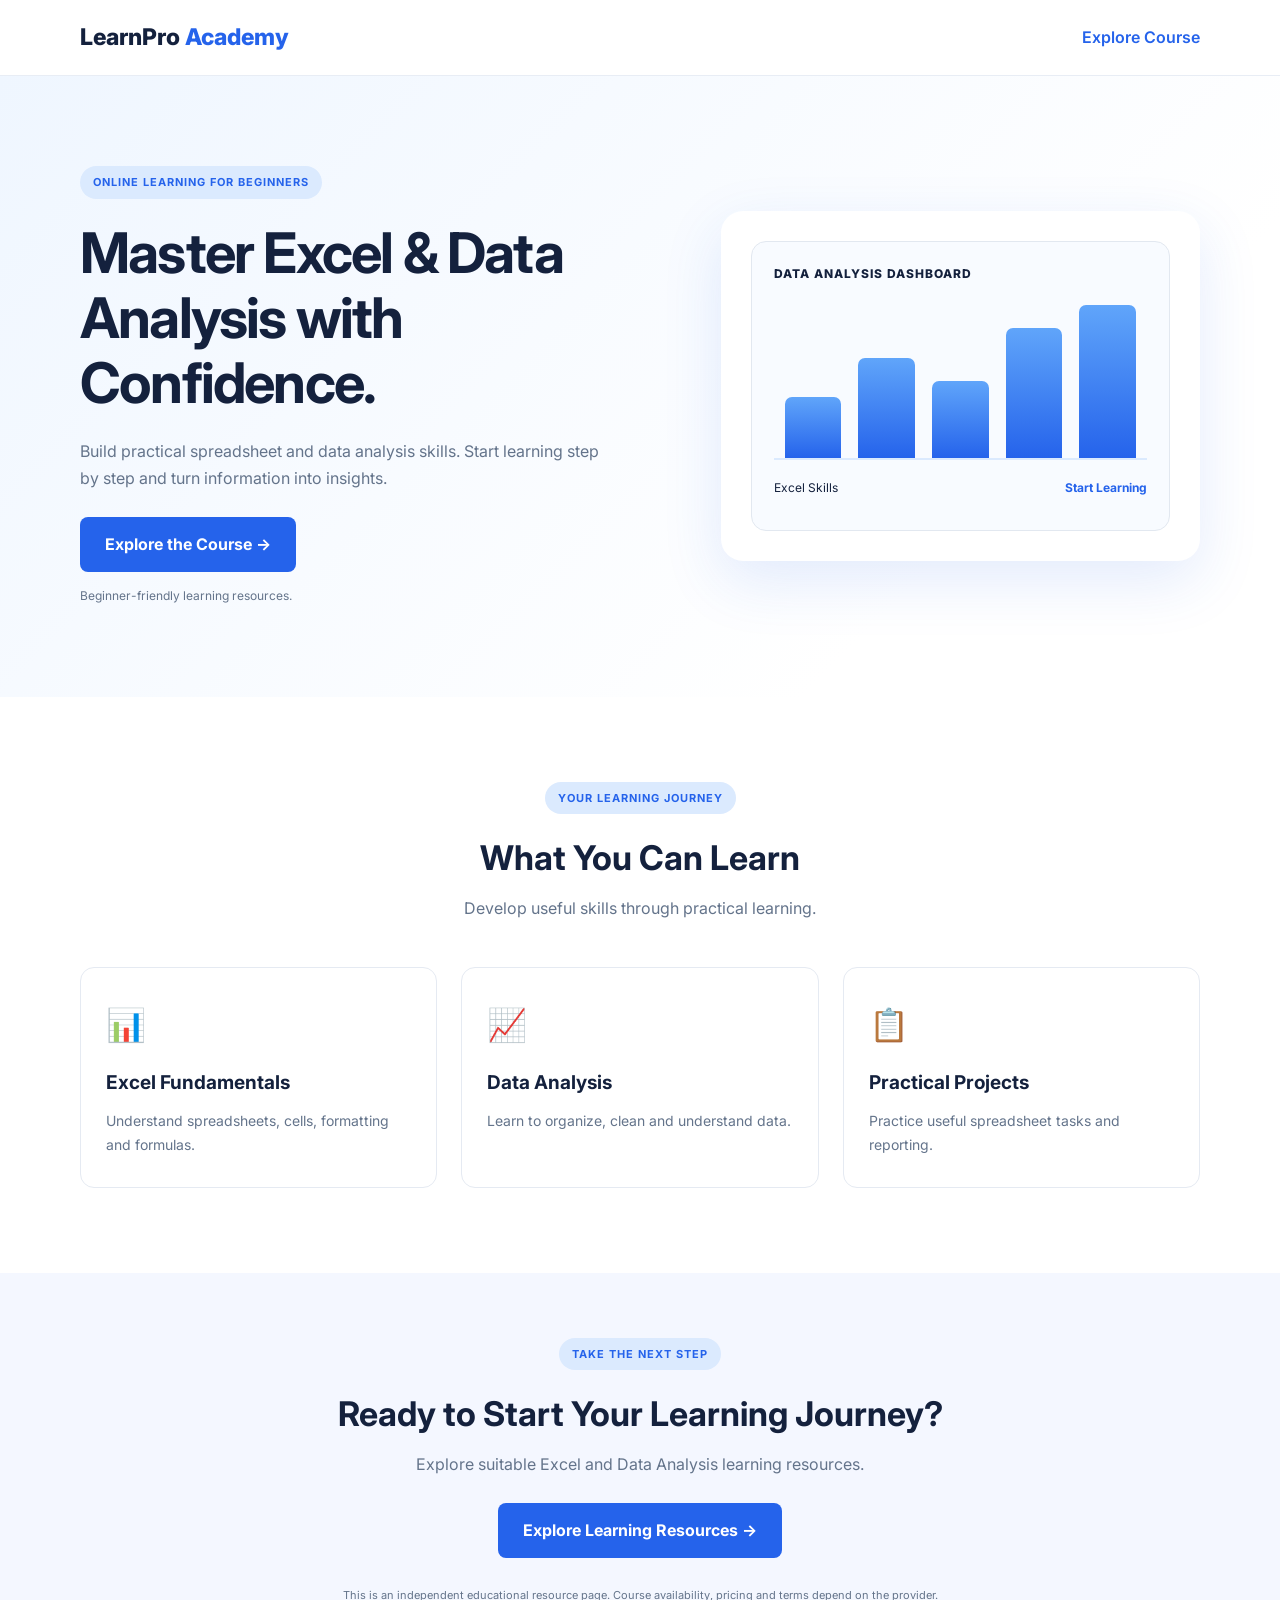
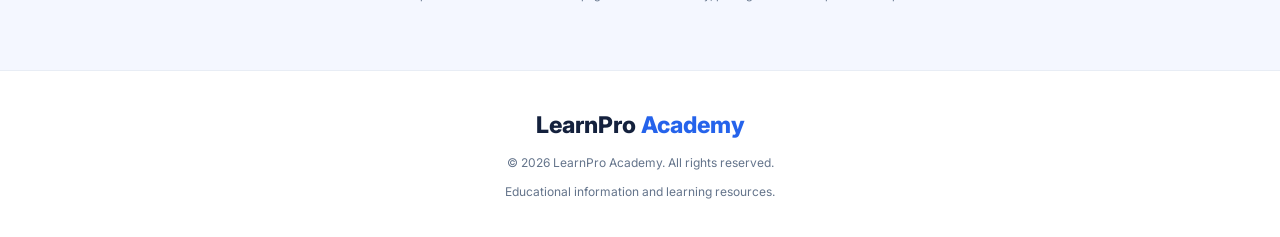
==== index.html @ c0031609 "Create LearnPro Academy landing page" ====
<!DOCTYPE html>
<html lang="en">
<head>
  <meta charset="UTF-8">
  <meta name="viewport" content="width=device-width, initial-scale=1.0">
  <meta name="description" content="Learn Excel and Data Analysis from beginner to practical skills with LearnPro Academy.">
  <title>LearnPro Academy | Excel & Data Analysis</title>
  <link rel="stylesheet" href="assets/css/style.css">
</head>
<body>

<header class="header">
  <div class="container nav">
    <a href="#" class="logo">LearnPro<span>Academy</span></a>
    <a href="#course" class="nav-btn">Explore Course</a>
  </div>
</header>

<main>
<section class="hero">
  <div class="container hero-grid">
    <div class="hero-content">
      <span class="tag">ONLINE LEARNING FOR BEGINNERS</span>
      <h1>Master Excel & Data Analysis with Confidence.</h1>
      <p>
        Build practical spreadsheet and data analysis skills.
        Start learning step by step and turn information into insights.
      </p>
      <a href="#course" class="primary-btn">Explore the Course →</a>
      <p class="small-note">Beginner-friendly learning resources.</p>
    </div>

    <div class="hero-card">
      <div class="screen">
        <div class="screen-top">DATA ANALYSIS DASHBOARD</div>
        <div class="chart">
          <div class="bar b1"></div>
          <div class="bar b2"></div>
          <div class="bar b3"></div>
          <div class="bar b4"></div>
          <div class="bar b5"></div>
        </div>
        <div class="screen-bottom">
          <span>Excel Skills</span>
          <strong>Start Learning</strong>
        </div>
      </div>
    </div>
  </div>
</section>

<section class="features" id="course">
  <div class="container">
    <div class="section-heading">
      <span class="tag">YOUR LEARNING JOURNEY</span>
      <h2>What You Can Learn</h2>
      <p>Develop useful skills through practical learning.</p>
    </div>

    <div class="feature-grid">
      <article class="feature">
        <div class="feature-icon">📊</div>
        <h3>Excel Fundamentals</h3>
        <p>Understand spreadsheets, cells, formatting and formulas.</p>
      </article>

      <article class="feature">
        <div class="feature-icon">📈</div>
        <h3>Data Analysis</h3>
        <p>Learn to organize, clean and understand data.</p>
      </article>

      <article class="feature">
        <div class="feature-icon">📋</div>
        <h3>Practical Projects</h3>
        <p>Practice useful spreadsheet tasks and reporting.</p>
      </article>
    </div>
  </div>
</section>

<section class="cta-section">
  <div class="container cta-box">
    <span class="tag">TAKE THE NEXT STEP</span>
    <h2>Ready to Start Your Learning Journey?</h2>
    <p>Explore suitable Excel and Data Analysis learning resources.</p>
    <a href="#course" class="primary-btn">Explore Learning Resources →</a>
    <p class="disclaimer">
      This is an independent educational resource page.
      Course availability, pricing and terms depend on the provider.
    </p>
  </div>
</section>
</main>

<footer>
  <div class="container footer-content">
    <a href="#" class="logo">LearnPro<span>Academy</span></a>
    <p>© 2026 LearnPro Academy. All rights reserved.</p>
    <p>Educational information and learning resources.</p>
  </div>
</footer>

<script src="assets/js/script.js"></script>
</body>
</html>
---- assets/css/style.css ----
@import url('https://fonts.googleapis.com/css2?family=Inter:wght@400;500;600;700;800&display=swap');

:root {
  --primary: #2563eb;
  --dark: #14213d;
  --muted: #64748b;
  --light: #f4f7ff;
}

* {
  margin: 0;
  padding: 0;
  box-sizing: border-box;
}

html {
  scroll-behavior: smooth;
}

body {
  font-family: 'Inter', Arial, sans-serif;
  color: var(--dark);
  line-height: 1.7;
  background: #fff;
}

.container {
  width: min(1120px, 90%);
  margin: auto;
}

.header {
  padding: 18px 0;
  background: #fff;
  border-bottom: 1px solid #e8edf5;
}

.nav {
  display: flex;
  justify-content: space-between;
  align-items: center;
}

.logo {
  color: var(--dark);
  text-decoration: none;
  font-size: 23px;
  font-weight: 800;
}

.logo span {
  color: var(--primary);
  margin-left: 5px;
}

.nav-btn {
  color: var(--primary);
  text-decoration: none;
  font-weight: 600;
}

.hero {
  padding: 90px 0;
  background: linear-gradient(135deg, #eff6ff, #fff 75%);
}

.hero-grid {
  display: grid;
  grid-template-columns: 1.1fr 0.9fr;
  align-items: center;
  gap: 55px;
}

.tag {
  display: inline-block;
  color: var(--primary);
  background: #dbeafe;
  padding: 7px 13px;
  border-radius: 30px;
  font-size: 11px;
  font-weight: 700;
  letter-spacing: 1px;
}

.hero h1 {
  font-size: clamp(36px, 5vw, 56px);
  line-height: 1.16;
  margin: 22px 0;
  letter-spacing: -1.8px;
}

.hero-content > p {
  color: var(--muted);
  max-width: 520px;
  font-size: 16px;
}

.primary-btn {
  display: inline-block;
  margin-top: 25px;
  padding: 14px 25px;
  background: var(--primary);
  color: white;
  text-decoration: none;
  border-radius: 8px;
  font-weight: 700;
  transition: 0.2s;
}

.primary-btn:hover {
  background: #1d4ed8;
  transform: translateY(-2px);
}

.small-note {
  margin-top: 14px;
  font-size: 12px !important;
}

.hero-card {
  padding: 30px;
  background: white;
  border-radius: 22px;
  box-shadow: 0 20px 60px rgba(37, 99, 235, 0.13);
}

.screen {
  min-height: 290px;
  padding: 22px;
  border: 1px solid #e2e8f0;
  border-radius: 15px;
  background: #f8fbff;
}

.screen-top {
  font-size: 12px;
  font-weight: 800;
  letter-spacing: 1px;
}

.chart {
  height: 175px;
  display: flex;
  align-items: end;
  justify-content: space-around;
  gap: 15px;
  padding: 20px 10px 0;
  border-bottom: 2px solid #dbeafe;
}

.bar {
  width: 16%;
  background: linear-gradient(#60a5fa, #2563eb);
  border-radius: 7px 7px 0 0;
}

.b1 { height: 40%; }
.b2 { height: 65%; }
.b3 { height: 50%; }
.b4 { height: 85%; }
.b5 { height: 100%; }

.screen-bottom {
  display: flex;
  justify-content: space-between;
  margin-top: 18px;
  font-size: 12px;
}

.screen-bottom strong {
  color: var(--primary);
}

.features {
  padding: 85px 0;
}

.section-heading {
  text-align: center;
  margin-bottom: 45px;
}

.section-heading h2,
.cta-box h2 {
  font-size: 34px;
  margin: 15px 0 8px;
}

.section-heading p {
  color: var(--muted);
}

.feature-grid {
  display: grid;
  grid-template-columns: repeat(3, 1fr);
  gap: 24px;
}

.feature {
  padding: 30px 25px;
  border: 1px solid #e5eaf2;
  border-radius: 14px;
  transition: 0.2s;
}

.feature:hover {
  transform: translateY(-5px);
  box-shadow: 0 12px 30px rgba(15, 23, 42, 0.07);
}

.feature-icon {
  font-size: 32px;
  margin-bottom: 14px;
}

.feature h3 {
  font-size: 19px;
  margin-bottom: 10px;
}

.feature p {
  color: var(--muted);
  font-size: 14px;
}

.cta-section {
  padding: 65px 0;
  background: var(--light);
}

.cta-box {
  text-align: center;
  max-width: 750px;
}

.cta-box > p {
  color: var(--muted);
}

.disclaimer {
  font-size: 11px;
  margin-top: 28px;
}

footer {
  padding: 35px 0;
  border-top: 1px solid #e8edf5;
  text-align: center;
}

.footer-content p {
  color: var(--muted);
  font-size: 12px;
  margin-top: 8px;
}

@media (max-width: 768px) {
  .hero {
    padding: 55px 0;
  }

  .hero-grid {
    grid-template-columns: 1fr;
    gap: 35px;
  }

  .hero h1 {
    font-size: 38px;
  }

  .feature-grid {
    grid-template-columns: 1fr;
  }

  .features {
    padding: 60px 0;
  }

  .section-heading h2,
  .cta-box h2 {
    font-size: 27px;
  }

  .hero-card {
    padding: 18px;
  }
}

@media (max-width: 380px) {
  .logo {
    font-size: 18px;
  }

  .hero h1 {
    font-size: 32px;
  }
}
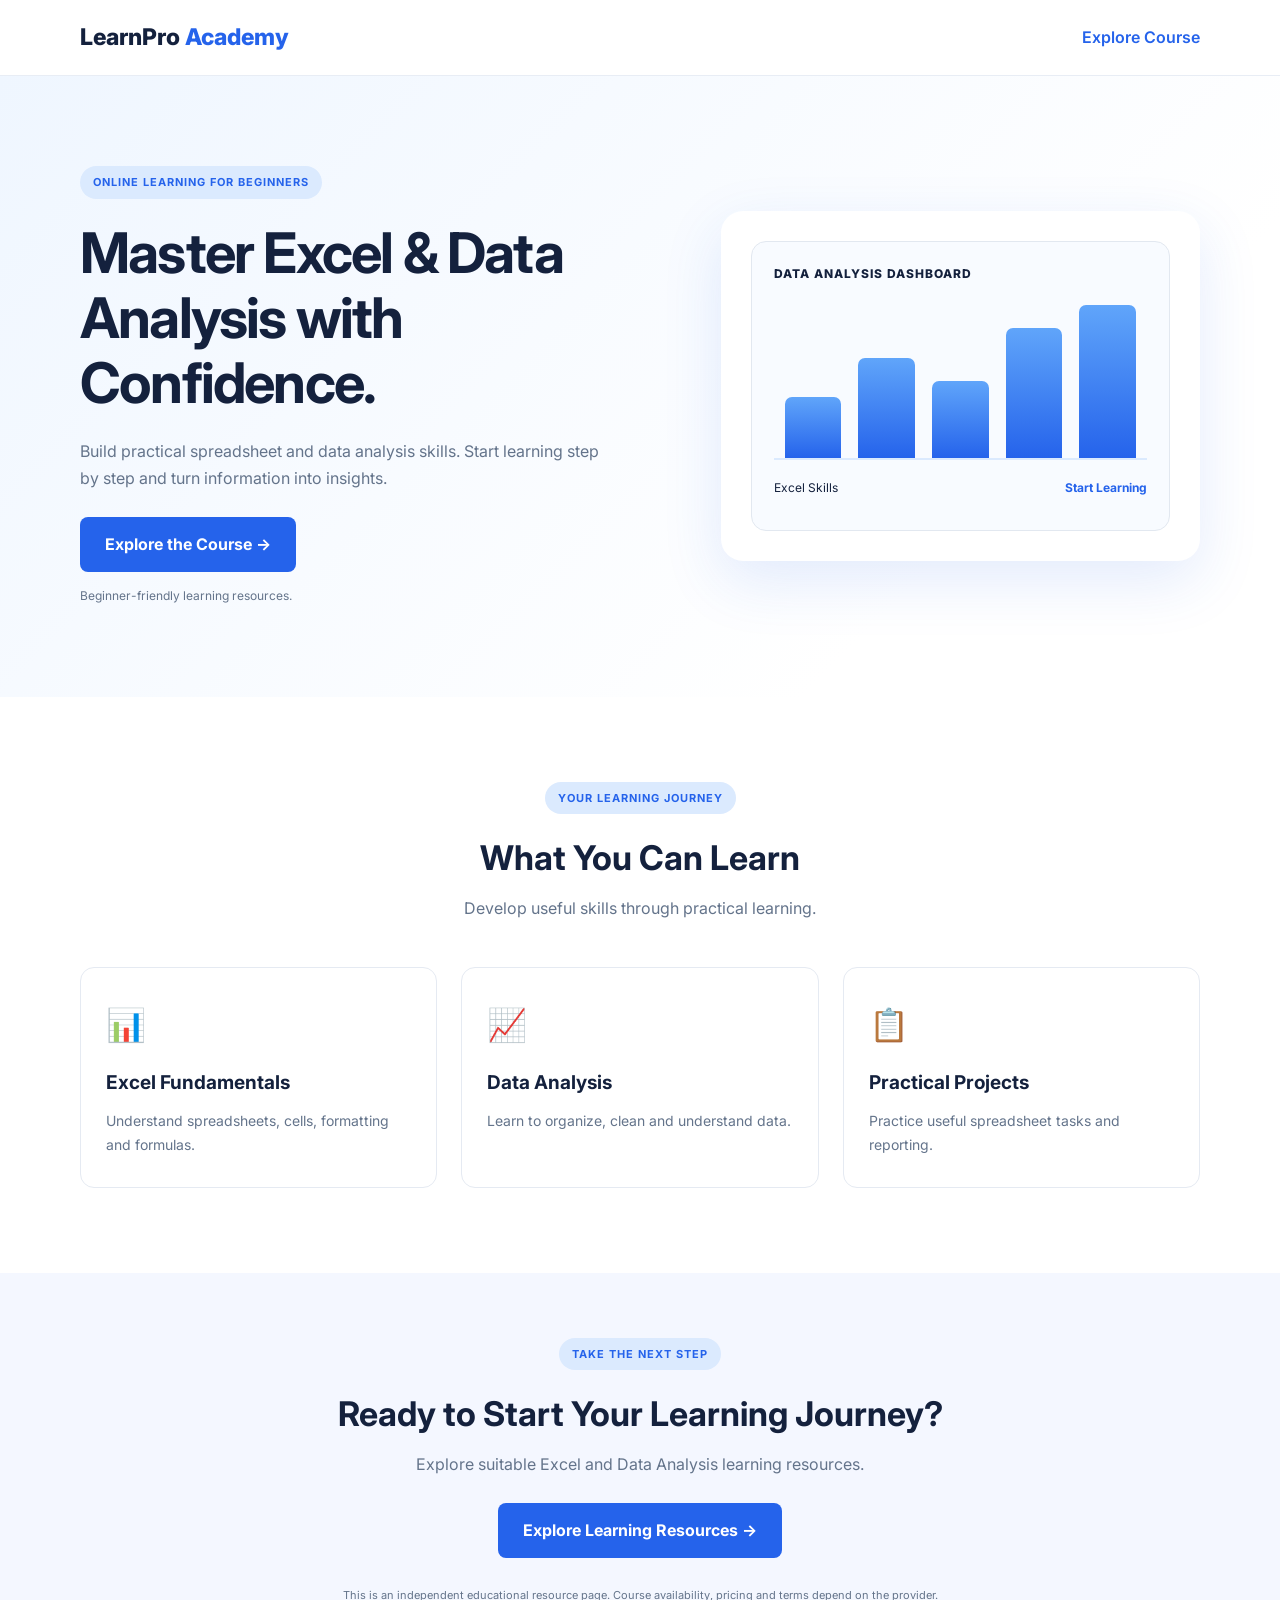
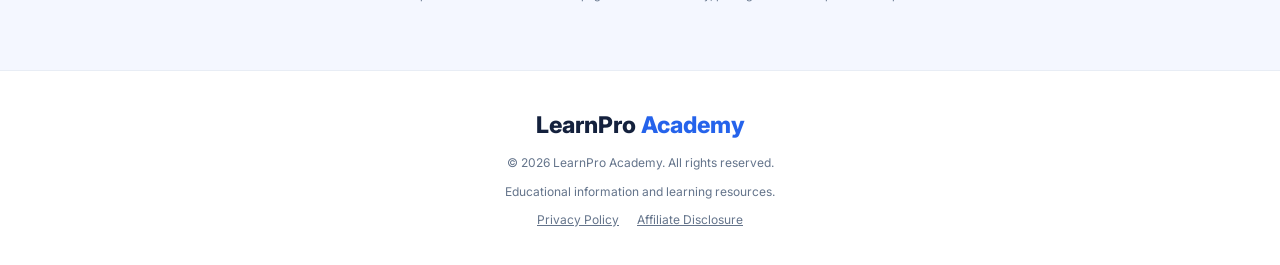
==== commit 41a818c0: "Add privacy policy and affiliate disclosure" ====
--- a/index.html
+++ b/index.html
@@ -98,6 +98,10 @@
     <a href="#" class="logo">LearnPro<span>Academy</span></a>
     <p>© 2026 LearnPro Academy. All rights reserved.</p>
     <p>Educational information and learning resources.</p>
+    <p class="footer-links">
+      <a href="privacy-policy.html">Privacy Policy</a>
+      <a href="affiliate-disclosure.html">Affiliate Disclosure</a>
+    </p>
   </div>
 </footer>
 
--- a/assets/css/style.css
+++ b/assets/css/style.css
@@ -295,3 +295,15 @@
     font-size: 32px;
   }
 }
+
+.footer-links {
+  display: flex;
+  justify-content: center;
+  flex-wrap: wrap;
+  gap: 18px;
+  margin-top: 12px;
+}
+.footer-links a {
+  color: inherit;
+  text-decoration: underline;
+}
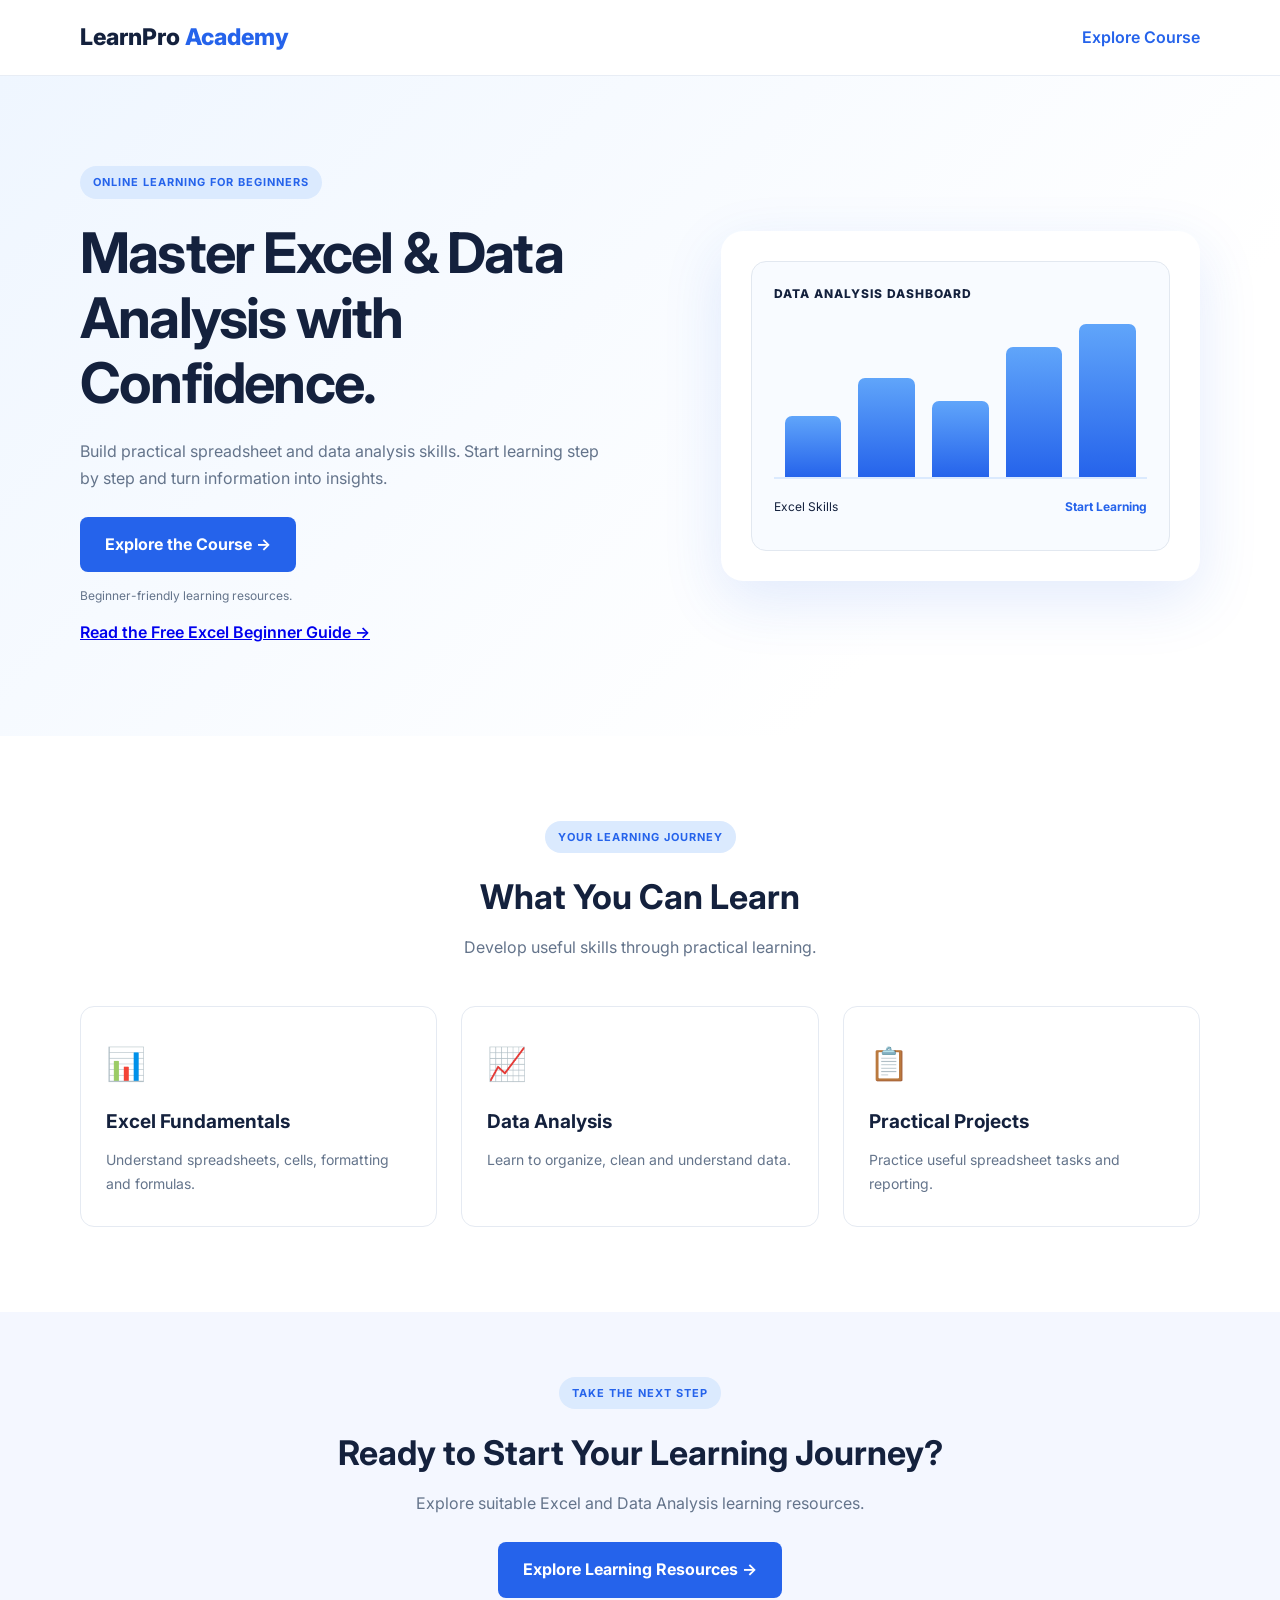
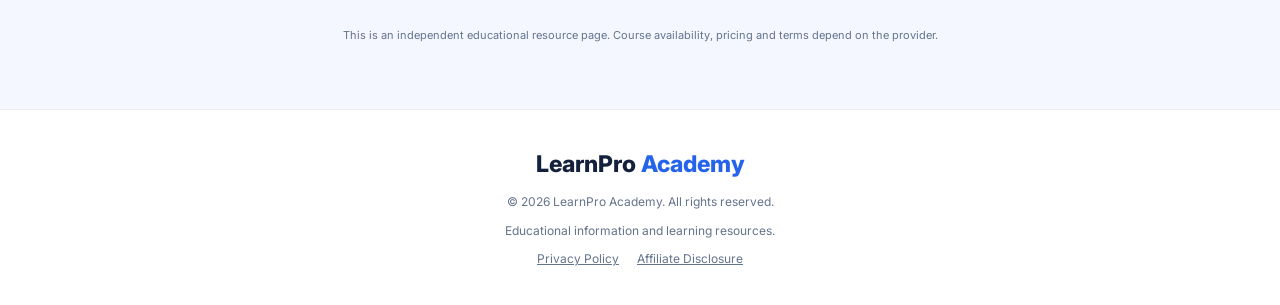
==== commit 6adab80f: "Add free Excel beginner learning guide" ====
--- a/index.html
+++ b/index.html
@@ -28,6 +28,7 @@
       </p>
       <a href="#course" class="primary-btn">Explore the Course →</a>
       <p class="small-note">Beginner-friendly learning resources.</p>
+      <a href="excel-guide.html" class="guide-link">Read the Free Excel Beginner Guide →</a>
     </div>
 
     <div class="hero-card">
--- a/assets/css/style.css
+++ b/assets/css/style.css
@@ -307,3 +307,43 @@
   color: inherit;
   text-decoration: underline;
 }
+
+.guide-page .section-heading h1 {
+  font-size: clamp(30px, 5vw, 46px);
+}
+.guide-content {
+  max-width: 850px;
+  margin: 0 auto;
+  line-height: 1.8;
+}
+.guide-content h2 {
+  margin-top: 30px;
+}
+.guide-content h3 {
+  margin-top: 20px;
+}
+.guide-content pre {
+  padding: 14px;
+  border-radius: 8px;
+  overflow-x: auto;
+  background: #eef3f8;
+}
+.guide-content code {
+  font-family: monospace;
+}
+.guide-table {
+  width: 100%;
+  border-collapse: collapse;
+  margin: 18px 0;
+}
+.guide-table th,
+.guide-table td {
+  border: 1px solid #d7dee8;
+  padding: 10px;
+  text-align: left;
+}
+.guide-link {
+  display: inline-block;
+  margin-top: 12px;
+  font-weight: 600;
+}
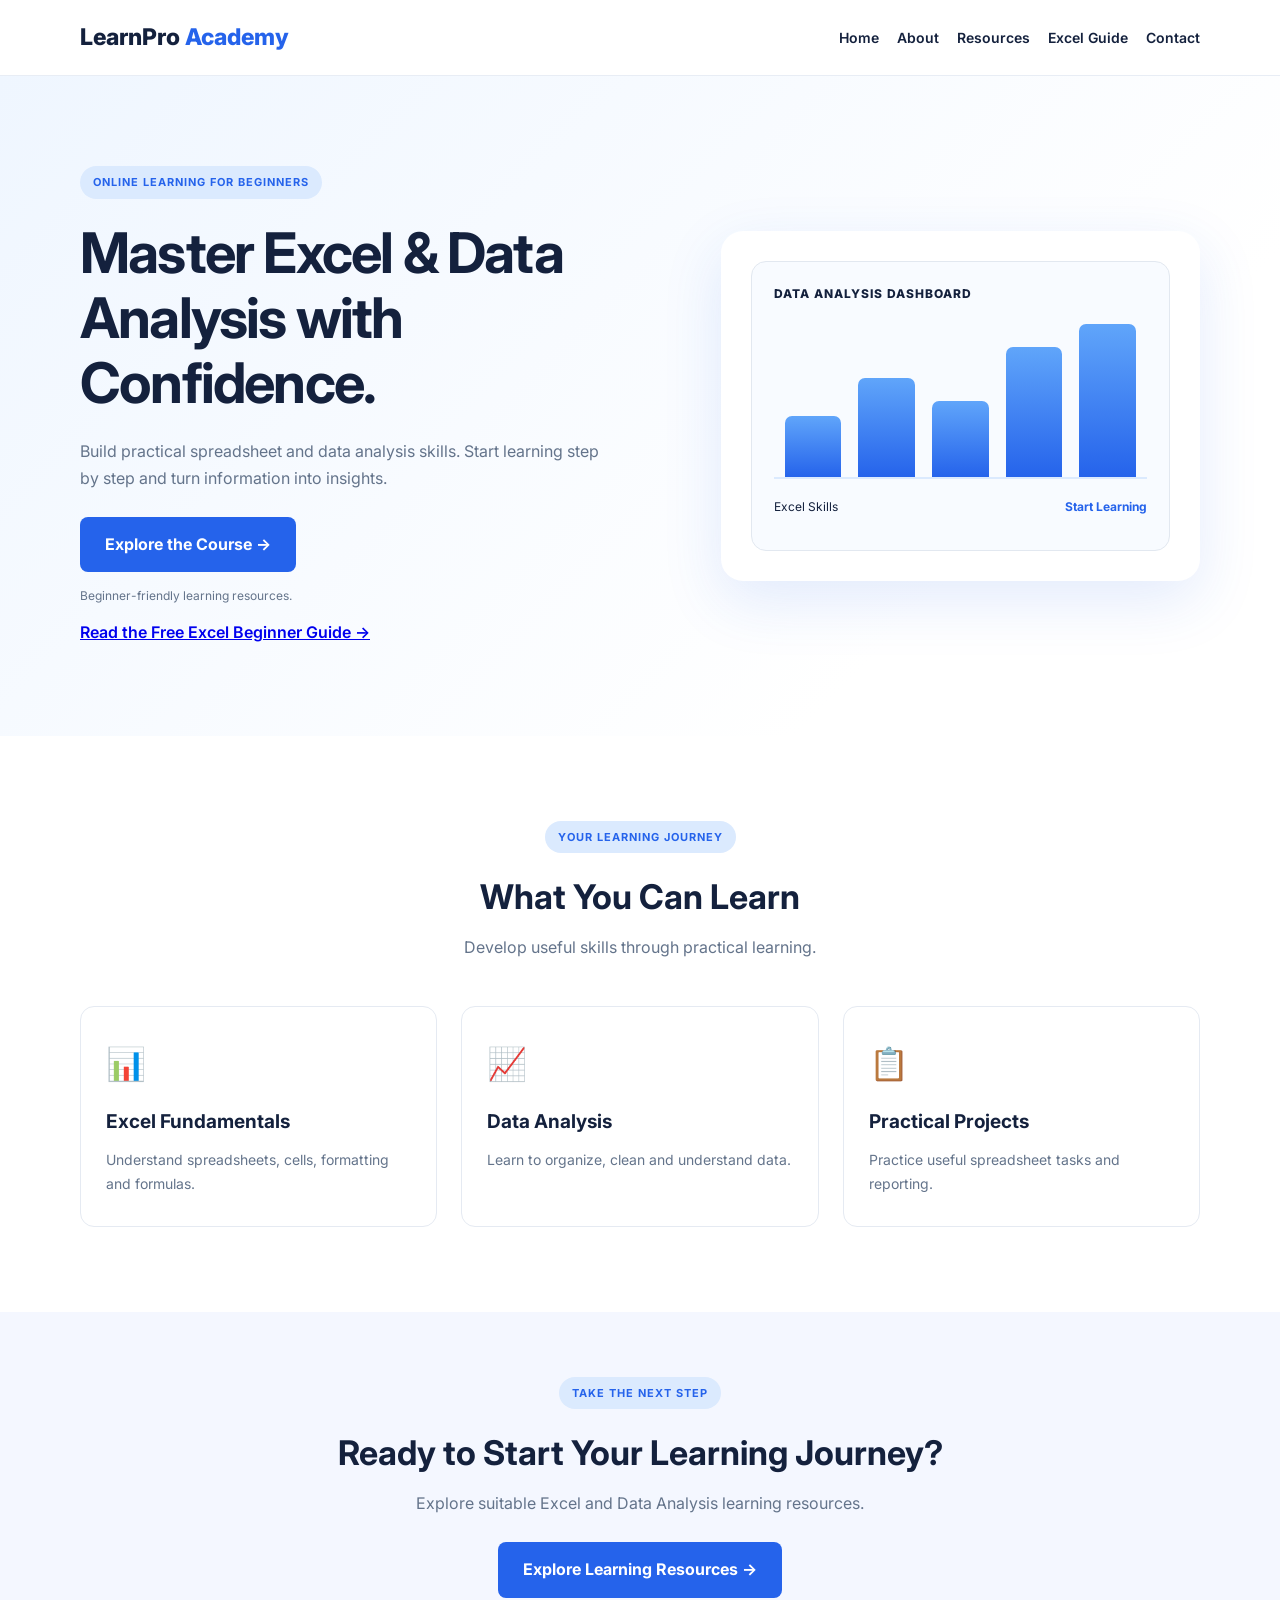
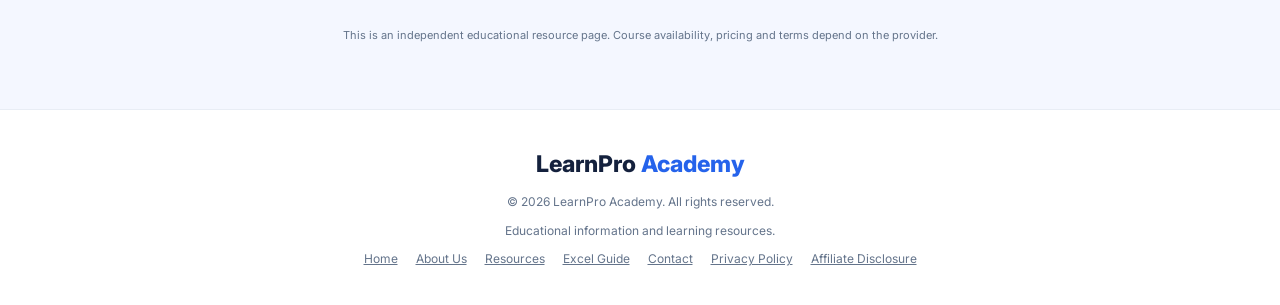
==== commit 57992755: "Expand LearnPro Academy website pages and navigation" ====
--- a/index.html
+++ b/index.html
@@ -11,8 +11,14 @@
 
 <header class="header">
   <div class="container nav">
-    <a href="#" class="logo">LearnPro<span>Academy</span></a>
-    <a href="#course" class="nav-btn">Explore Course</a>
+    <a href="index.html" class="logo">LearnPro<span>Academy</span></a>
+    <nav class="nav-links">
+      <a href="index.html">Home</a>
+      <a href="about.html">About</a>
+      <a href="resources.html">Resources</a>
+      <a href="excel-guide.html">Excel Guide</a>
+      <a href="contact.html">Contact</a>
+    </nav>
   </div>
 </header>
 
@@ -100,6 +106,11 @@
     <p>© 2026 LearnPro Academy. All rights reserved.</p>
     <p>Educational information and learning resources.</p>
     <p class="footer-links">
+      <a href="index.html">Home</a>
+      <a href="about.html">About Us</a>
+      <a href="resources.html">Resources</a>
+      <a href="excel-guide.html">Excel Guide</a>
+      <a href="contact.html">Contact</a>
       <a href="privacy-policy.html">Privacy Policy</a>
       <a href="affiliate-disclosure.html">Affiliate Disclosure</a>
     </p>
--- a/assets/css/style.css
+++ b/assets/css/style.css
@@ -347,3 +347,72 @@
   margin-top: 12px;
   font-weight: 600;
 }
+
+/* Main navigation and learning resource pages */
+.nav {
+  gap: 20px;
+  flex-wrap: wrap;
+}
+
+.nav-links {
+  display: flex;
+  align-items: center;
+  justify-content: flex-end;
+  flex-wrap: wrap;
+  gap: 18px;
+}
+
+.nav-links a {
+  color: var(--dark);
+  text-decoration: none;
+  font-size: 14px;
+  font-weight: 600;
+}
+
+.nav-links a:hover {
+  color: var(--primary);
+}
+
+.resource-grid {
+  display: grid;
+  grid-template-columns: repeat(2, minmax(0, 1fr));
+  gap: 22px;
+}
+
+.resource-grid .feature h2 {
+  font-size: 20px;
+  margin-bottom: 10px;
+}
+
+.resource-grid .feature p,
+.guide-content p,
+.guide-content li {
+  color: var(--muted);
+}
+
+.guide-content ul,
+.guide-content ol,
+.resource-grid ol {
+  padding-left: 22px;
+  margin: 12px 0;
+}
+
+@media (max-width: 600px) {
+  .nav {
+    align-items: flex-start;
+  }
+
+  .nav-links {
+    width: 100%;
+    justify-content: flex-start;
+    gap: 12px;
+  }
+
+  .nav-links a {
+    font-size: 13px;
+  }
+
+  .resource-grid {
+    grid-template-columns: 1fr;
+  }
+}
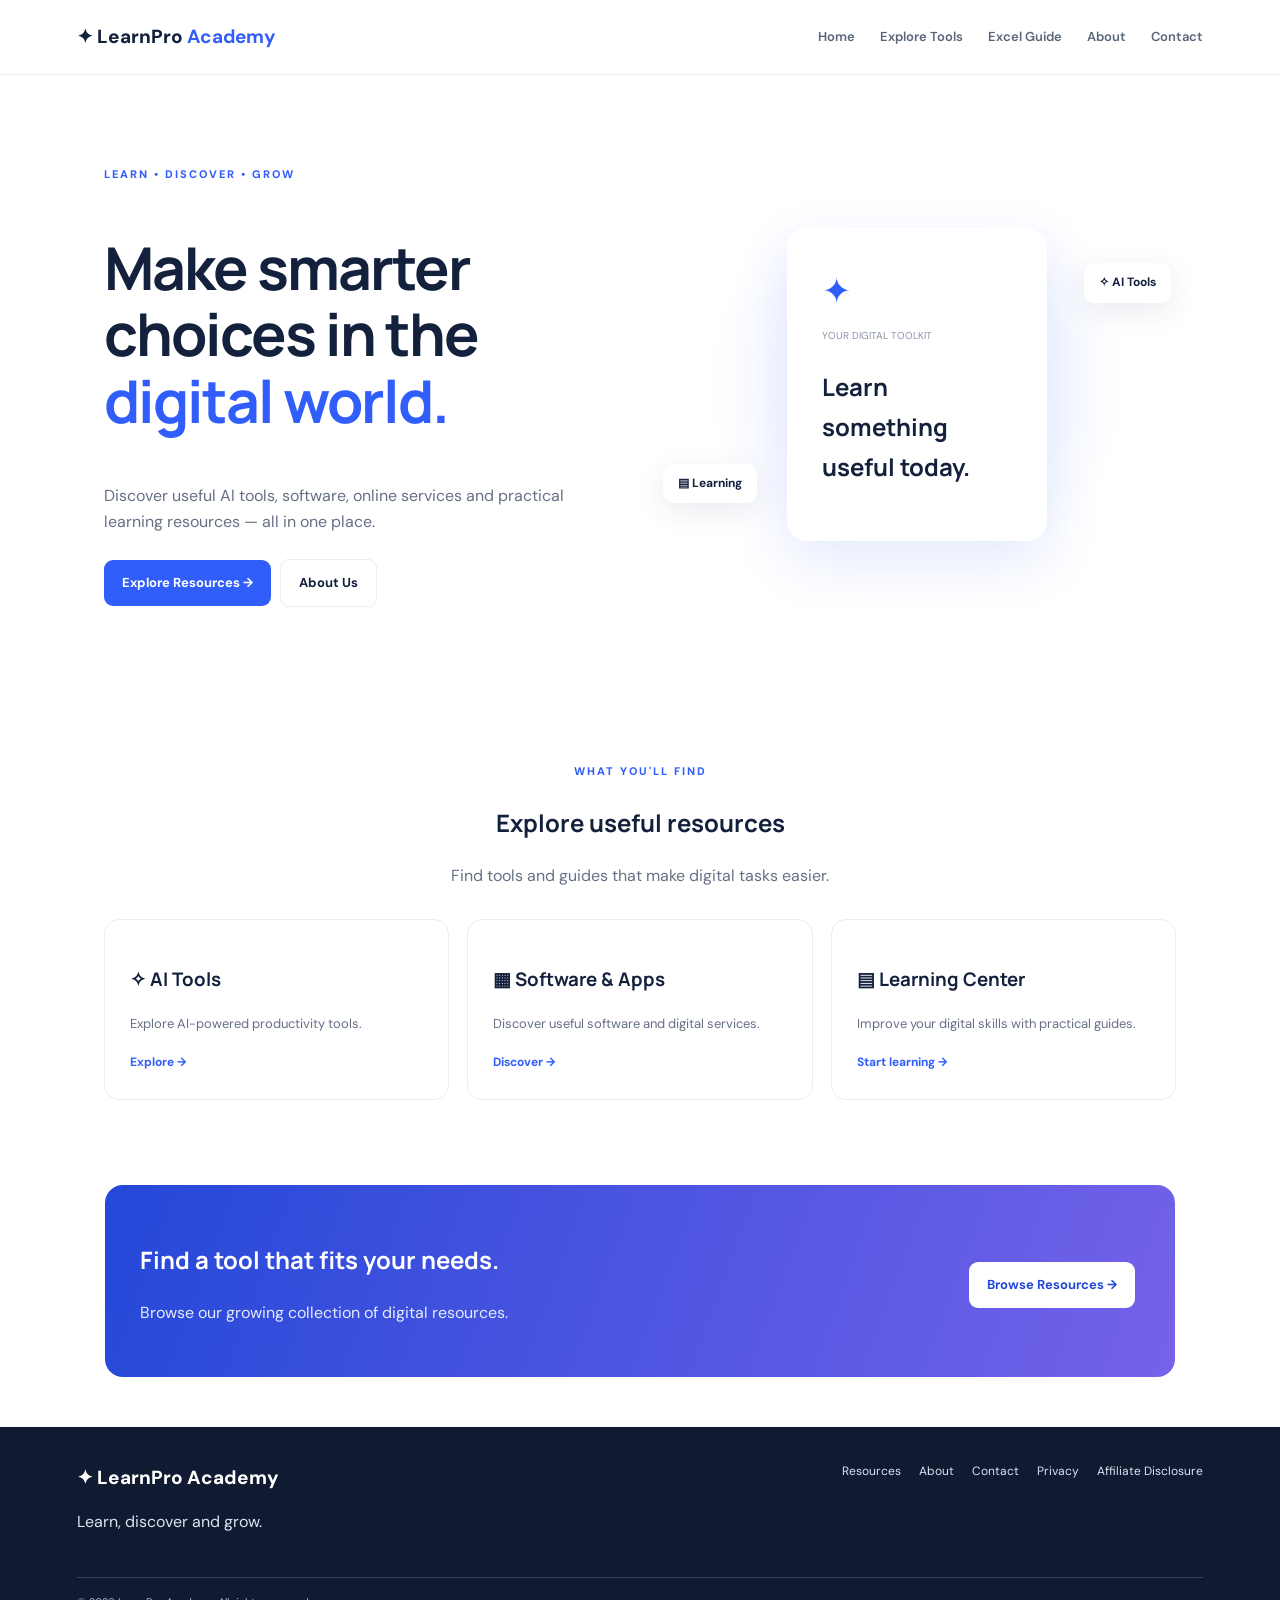
==== commit f6f36b5a: "Redesign LearnPro Academy website" ====
--- a/index.html
+++ b/index.html
@@ -1,122 +1,54 @@
 <!DOCTYPE html>
 <html lang="en">
 <head>
-  <meta charset="UTF-8">
-  <meta name="viewport" content="width=device-width, initial-scale=1.0">
-  <meta name="description" content="Learn Excel and Data Analysis from beginner to practical skills with LearnPro Academy.">
-  <title>LearnPro Academy | Excel & Data Analysis</title>
-  <link rel="stylesheet" href="assets/css/style.css">
+<meta charset="UTF-8">
+<meta name="viewport" content="width=device-width, initial-scale=1.0">
+<meta name="mitgo-verification" content="8d48b0b8-7dfc-4c1c-b5c2-4f5d8df6f99e" />
+<meta name="description" content="LearnPro Academy - AI tools, software and learning resources.">
+<title>LearnPro Academy | Learn, Discover & Grow</title>
+<link rel="stylesheet" href="assets/css/style.css">
 </head>
 <body>
-
-<header class="header">
-  <div class="container nav">
-    <a href="index.html" class="logo">LearnPro<span>Academy</span></a>
-    <nav class="nav-links">
-      <a href="index.html">Home</a>
-      <a href="about.html">About</a>
-      <a href="resources.html">Resources</a>
-      <a href="excel-guide.html">Excel Guide</a>
-      <a href="contact.html">Contact</a>
-    </nav>
-  </div>
+<header class="site-header">
+<a class="brand" href="index.html">✦ LearnPro <b>Academy</b></a>
+<button class="menu-toggle" aria-label="Open menu">☰</button>
+<nav class="main-nav">
+<a href="index.html">Home</a>
+<a href="resources.html">Explore Tools</a>
+<a href="excel-guide.html">Excel Guide</a>
+<a href="about.html">About</a>
+<a href="contact.html">Contact</a>
+</nav>
 </header>
-
 <main>
 <section class="hero">
-  <div class="container hero-grid">
-    <div class="hero-content">
-      <span class="tag">ONLINE LEARNING FOR BEGINNERS</span>
-      <h1>Master Excel & Data Analysis with Confidence.</h1>
-      <p>
-        Build practical spreadsheet and data analysis skills.
-        Start learning step by step and turn information into insights.
-      </p>
-      <a href="#course" class="primary-btn">Explore the Course →</a>
-      <p class="small-note">Beginner-friendly learning resources.</p>
-      <a href="excel-guide.html" class="guide-link">Read the Free Excel Beginner Guide →</a>
-    </div>
-
-    <div class="hero-card">
-      <div class="screen">
-        <div class="screen-top">DATA ANALYSIS DASHBOARD</div>
-        <div class="chart">
-          <div class="bar b1"></div>
-          <div class="bar b2"></div>
-          <div class="bar b3"></div>
-          <div class="bar b4"></div>
-          <div class="bar b5"></div>
-        </div>
-        <div class="screen-bottom">
-          <span>Excel Skills</span>
-          <strong>Start Learning</strong>
-        </div>
-      </div>
-    </div>
-  </div>
+<div>
+<span class="eyebrow">LEARN • DISCOVER • GROW</span>
+<h1>Make smarter choices in the <span>digital world.</span></h1>
+<p>Discover useful AI tools, software, online services and practical learning resources — all in one place.</p>
+<a class="btn btn-primary" href="resources.html">Explore Resources →</a>
+<a class="btn btn-outline" href="about.html">About Us</a>
+</div>
+<div class="hero-art">
+<div class="art-card"><div class="art-icon">✦</div><span>YOUR DIGITAL TOOLKIT</span><h2>Learn something useful today.</h2></div>
+<div class="floating-chip chip-ai">✧ AI Tools</div>
+<div class="floating-chip chip-learn">▤ Learning</div>
+</div>
 </section>
-
-<section class="features" id="course">
-  <div class="container">
-    <div class="section-heading">
-      <span class="tag">YOUR LEARNING JOURNEY</span>
-      <h2>What You Can Learn</h2>
-      <p>Develop useful skills through practical learning.</p>
-    </div>
-
-    <div class="feature-grid">
-      <article class="feature">
-        <div class="feature-icon">📊</div>
-        <h3>Excel Fundamentals</h3>
-        <p>Understand spreadsheets, cells, formatting and formulas.</p>
-      </article>
-
-      <article class="feature">
-        <div class="feature-icon">📈</div>
-        <h3>Data Analysis</h3>
-        <p>Learn to organize, clean and understand data.</p>
-      </article>
-
-      <article class="feature">
-        <div class="feature-icon">📋</div>
-        <h3>Practical Projects</h3>
-        <p>Practice useful spreadsheet tasks and reporting.</p>
-      </article>
-    </div>
-  </div>
+<section class="section">
+<div class="section-heading"><span class="eyebrow">WHAT YOU'LL FIND</span><h2>Explore useful resources</h2><p>Find tools and guides that make digital tasks easier.</p></div>
+<div class="feature-grid">
+<a class="feature-card" href="resources.html#ai-tools"><h3>✧ AI Tools</h3><p>Explore AI-powered productivity tools.</p><b>Explore →</b></a>
+<a class="feature-card" href="resources.html#software"><h3>▦ Software & Apps</h3><p>Discover useful software and digital services.</p><b>Discover →</b></a>
+<a class="feature-card" href="excel-guide.html"><h3>▤ Learning Center</h3><p>Improve your digital skills with practical guides.</p><b>Start learning →</b></a>
+</div>
 </section>
-
-<section class="cta-section">
-  <div class="container cta-box">
-    <span class="tag">TAKE THE NEXT STEP</span>
-    <h2>Ready to Start Your Learning Journey?</h2>
-    <p>Explore suitable Excel and Data Analysis learning resources.</p>
-    <a href="#course" class="primary-btn">Explore Learning Resources →</a>
-    <p class="disclaimer">
-      This is an independent educational resource page.
-      Course availability, pricing and terms depend on the provider.
-    </p>
-  </div>
-</section>
+<section class="highlight-section"><div><h2>Find a tool that fits your needs.</h2><p>Browse our growing collection of digital resources.</p></div><a class="btn btn-light" href="resources.html">Browse Resources →</a></section>
 </main>
-
-<footer>
-  <div class="container footer-content">
-    <a href="#" class="logo">LearnPro<span>Academy</span></a>
-    <p>© 2026 LearnPro Academy. All rights reserved.</p>
-    <p>Educational information and learning resources.</p>
-    <p class="footer-links">
-      <a href="index.html">Home</a>
-      <a href="about.html">About Us</a>
-      <a href="resources.html">Resources</a>
-      <a href="excel-guide.html">Excel Guide</a>
-      <a href="contact.html">Contact</a>
-      <a href="privacy-policy.html">Privacy Policy</a>
-      <a href="affiliate-disclosure.html">Affiliate Disclosure</a>
-    </p>
-  </div>
+<footer class="site-footer">
+<div class="footer-main"><div><a class="brand footer-brand" href="index.html">✦ LearnPro Academy</a><p>Learn, discover and grow.</p></div><div class="footer-links"><a href="resources.html">Resources</a><a href="about.html">About</a><a href="contact.html">Contact</a><a href="privacy-policy.html">Privacy</a><a href="affiliate-disclosure.html">Affiliate Disclosure</a></div></div>
+<div class="footer-bottom">© <span class="current-year"></span> LearnPro Academy. All rights reserved.</div>
 </footer>
-
 <script src="assets/js/script.js"></script>
 </body>
 </html>
--- a/assets/css/style.css
+++ b/assets/css/style.css
@@ -1,418 +1,5 @@
-@import url('https://fonts.googleapis.com/css2?family=Inter:wght@400;500;600;700;800&display=swap');
-
-:root {
-  --primary: #2563eb;
-  --dark: #14213d;
-  --muted: #64748b;
-  --light: #f4f7ff;
-}
-
-* {
-  margin: 0;
-  padding: 0;
-  box-sizing: border-box;
-}
-
-html {
-  scroll-behavior: smooth;
-}
-
-body {
-  font-family: 'Inter', Arial, sans-serif;
-  color: var(--dark);
-  line-height: 1.7;
-  background: #fff;
-}
-
-.container {
-  width: min(1120px, 90%);
-  margin: auto;
-}
-
-.header {
-  padding: 18px 0;
-  background: #fff;
-  border-bottom: 1px solid #e8edf5;
-}
-
-.nav {
-  display: flex;
-  justify-content: space-between;
-  align-items: center;
-}
-
-.logo {
-  color: var(--dark);
-  text-decoration: none;
-  font-size: 23px;
-  font-weight: 800;
-}
-
-.logo span {
-  color: var(--primary);
-  margin-left: 5px;
-}
-
-.nav-btn {
-  color: var(--primary);
-  text-decoration: none;
-  font-weight: 600;
-}
-
-.hero {
-  padding: 90px 0;
-  background: linear-gradient(135deg, #eff6ff, #fff 75%);
-}
-
-.hero-grid {
-  display: grid;
-  grid-template-columns: 1.1fr 0.9fr;
-  align-items: center;
-  gap: 55px;
-}
-
-.tag {
-  display: inline-block;
-  color: var(--primary);
-  background: #dbeafe;
-  padding: 7px 13px;
-  border-radius: 30px;
-  font-size: 11px;
-  font-weight: 700;
-  letter-spacing: 1px;
-}
-
-.hero h1 {
-  font-size: clamp(36px, 5vw, 56px);
-  line-height: 1.16;
-  margin: 22px 0;
-  letter-spacing: -1.8px;
-}
-
-.hero-content > p {
-  color: var(--muted);
-  max-width: 520px;
-  font-size: 16px;
-}
-
-.primary-btn {
-  display: inline-block;
-  margin-top: 25px;
-  padding: 14px 25px;
-  background: var(--primary);
-  color: white;
-  text-decoration: none;
-  border-radius: 8px;
-  font-weight: 700;
-  transition: 0.2s;
-}
-
-.primary-btn:hover {
-  background: #1d4ed8;
-  transform: translateY(-2px);
-}
-
-.small-note {
-  margin-top: 14px;
-  font-size: 12px !important;
-}
-
-.hero-card {
-  padding: 30px;
-  background: white;
-  border-radius: 22px;
-  box-shadow: 0 20px 60px rgba(37, 99, 235, 0.13);
-}
-
-.screen {
-  min-height: 290px;
-  padding: 22px;
-  border: 1px solid #e2e8f0;
-  border-radius: 15px;
-  background: #f8fbff;
-}
-
-.screen-top {
-  font-size: 12px;
-  font-weight: 800;
-  letter-spacing: 1px;
-}
-
-.chart {
-  height: 175px;
-  display: flex;
-  align-items: end;
-  justify-content: space-around;
-  gap: 15px;
-  padding: 20px 10px 0;
-  border-bottom: 2px solid #dbeafe;
-}
-
-.bar {
-  width: 16%;
-  background: linear-gradient(#60a5fa, #2563eb);
-  border-radius: 7px 7px 0 0;
-}
-
-.b1 { height: 40%; }
-.b2 { height: 65%; }
-.b3 { height: 50%; }
-.b4 { height: 85%; }
-.b5 { height: 100%; }
-
-.screen-bottom {
-  display: flex;
-  justify-content: space-between;
-  margin-top: 18px;
-  font-size: 12px;
-}
-
-.screen-bottom strong {
-  color: var(--primary);
-}
-
-.features {
-  padding: 85px 0;
-}
-
-.section-heading {
-  text-align: center;
-  margin-bottom: 45px;
-}
-
-.section-heading h2,
-.cta-box h2 {
-  font-size: 34px;
-  margin: 15px 0 8px;
-}
-
-.section-heading p {
-  color: var(--muted);
-}
-
-.feature-grid {
-  display: grid;
-  grid-template-columns: repeat(3, 1fr);
-  gap: 24px;
-}
-
-.feature {
-  padding: 30px 25px;
-  border: 1px solid #e5eaf2;
-  border-radius: 14px;
-  transition: 0.2s;
-}
-
-.feature:hover {
-  transform: translateY(-5px);
-  box-shadow: 0 12px 30px rgba(15, 23, 42, 0.07);
-}
-
-.feature-icon {
-  font-size: 32px;
-  margin-bottom: 14px;
-}
-
-.feature h3 {
-  font-size: 19px;
-  margin-bottom: 10px;
-}
-
-.feature p {
-  color: var(--muted);
-  font-size: 14px;
-}
-
-.cta-section {
-  padding: 65px 0;
-  background: var(--light);
-}
-
-.cta-box {
-  text-align: center;
-  max-width: 750px;
-}
-
-.cta-box > p {
-  color: var(--muted);
-}
-
-.disclaimer {
-  font-size: 11px;
-  margin-top: 28px;
-}
-
-footer {
-  padding: 35px 0;
-  border-top: 1px solid #e8edf5;
-  text-align: center;
-}
-
-.footer-content p {
-  color: var(--muted);
-  font-size: 12px;
-  margin-top: 8px;
-}
-
-@media (max-width: 768px) {
-  .hero {
-    padding: 55px 0;
-  }
-
-  .hero-grid {
-    grid-template-columns: 1fr;
-    gap: 35px;
-  }
-
-  .hero h1 {
-    font-size: 38px;
-  }
-
-  .feature-grid {
-    grid-template-columns: 1fr;
-  }
-
-  .features {
-    padding: 60px 0;
-  }
-
-  .section-heading h2,
-  .cta-box h2 {
-    font-size: 27px;
-  }
-
-  .hero-card {
-    padding: 18px;
-  }
-}
-
-@media (max-width: 380px) {
-  .logo {
-    font-size: 18px;
-  }
-
-  .hero h1 {
-    font-size: 32px;
-  }
-}
-
-.footer-links {
-  display: flex;
-  justify-content: center;
-  flex-wrap: wrap;
-  gap: 18px;
-  margin-top: 12px;
-}
-.footer-links a {
-  color: inherit;
-  text-decoration: underline;
-}
-
-.guide-page .section-heading h1 {
-  font-size: clamp(30px, 5vw, 46px);
-}
-.guide-content {
-  max-width: 850px;
-  margin: 0 auto;
-  line-height: 1.8;
-}
-.guide-content h2 {
-  margin-top: 30px;
-}
-.guide-content h3 {
-  margin-top: 20px;
-}
-.guide-content pre {
-  padding: 14px;
-  border-radius: 8px;
-  overflow-x: auto;
-  background: #eef3f8;
-}
-.guide-content code {
-  font-family: monospace;
-}
-.guide-table {
-  width: 100%;
-  border-collapse: collapse;
-  margin: 18px 0;
-}
-.guide-table th,
-.guide-table td {
-  border: 1px solid #d7dee8;
-  padding: 10px;
-  text-align: left;
-}
-.guide-link {
-  display: inline-block;
-  margin-top: 12px;
-  font-weight: 600;
-}
-
-/* Main navigation and learning resource pages */
-.nav {
-  gap: 20px;
-  flex-wrap: wrap;
-}
-
-.nav-links {
-  display: flex;
-  align-items: center;
-  justify-content: flex-end;
-  flex-wrap: wrap;
-  gap: 18px;
-}
-
-.nav-links a {
-  color: var(--dark);
-  text-decoration: none;
-  font-size: 14px;
-  font-weight: 600;
-}
-
-.nav-links a:hover {
-  color: var(--primary);
-}
-
-.resource-grid {
-  display: grid;
-  grid-template-columns: repeat(2, minmax(0, 1fr));
-  gap: 22px;
-}
-
-.resource-grid .feature h2 {
-  font-size: 20px;
-  margin-bottom: 10px;
-}
-
-.resource-grid .feature p,
-.guide-content p,
-.guide-content li {
-  color: var(--muted);
-}
-
-.guide-content ul,
-.guide-content ol,
-.resource-grid ol {
-  padding-left: 22px;
-  margin: 12px 0;
-}
-
-@media (max-width: 600px) {
-  .nav {
-    align-items: flex-start;
-  }
-
-  .nav-links {
-    width: 100%;
-    justify-content: flex-start;
-    gap: 12px;
-  }
-
-  .nav-links a {
-    font-size: 13px;
-  }
-
-  .resource-grid {
-    grid-template-columns: 1fr;
-  }
-}
+@import url('https://fonts.googleapis.com/css2?family=DM+Sans:wght@400;500;600;700;800&family=Manrope:wght@400;600;700;800&display=swap');
+:root{--ink:#14213d;--muted:#667085;--blue:#315efb;--line:#e8ecf4}
+*{box-sizing:border-box}body{margin:0;color:var(--ink);font-family:'DM Sans',sans-serif;line-height:1.65}a{text-decoration:none;color:inherit}.site-header{height:75px;padding:0 6%;display:flex;align-items:center;justify-content:space-between;border-bottom:1px solid var(--line);position:sticky;top:0;background:#fff;z-index:5}.brand{font-size:19px;font-weight:800}.brand b{color:var(--blue)}.main-nav{display:flex;gap:25px}.main-nav a{font-size:13px;font-weight:600;color:#596579}.main-nav a:hover{color:var(--blue)}.menu-toggle{display:none}.hero{max-width:1120px;margin:auto;padding:85px 24px;min-height:500px;display:grid;grid-template-columns:1fr 1fr;align-items:center;gap:35px}.eyebrow{font-size:11px;letter-spacing:2px;font-weight:800;color:var(--blue)}h1,h2,h3{font-family:Manrope,sans-serif}.hero h1,.page-hero h1{font-size:clamp(39px,5vw,59px);line-height:1.12;letter-spacing:-2px}.hero h1 span,.page-hero h1 span{color:var(--blue)}.hero p,.page-hero p{color:var(--muted);font-size:16px}.btn{display:inline-block;border:0;border-radius:9px;padding:12px 18px;font-size:13px;font-weight:700;cursor:pointer;margin:8px 5px 0 0}.btn-primary{background:var(--blue);color:white}.btn-outline{border:1px solid var(--line)}.hero-art{height:310px;display:grid;place-items:center;background:radial-gradient(circle,#e8edff,#fff 70%);position:relative}.art-card{padding:35px;background:white;border-radius:20px;box-shadow:0 20px 55px #315efb22;max-width:260px}.art-icon{font-size:35px;color:var(--blue)}.art-card span{font-size:10px;color:#8893a8}.art-card h2{font-size:24px}.floating-chip{position:absolute;padding:10px 15px;background:#fff;border-radius:10px;box-shadow:0 8px 30px #172b5018;font-weight:700;font-size:12px}.chip-ai{top:35px;right:5px}.chip-learn{bottom:35px;left:5px}.section{max-width:1120px;margin:auto;padding:65px 24px}.section-heading{text-align:center;margin-bottom:30px}.section-heading p{color:var(--muted)}.feature-grid,.resource-grid{display:grid;grid-template-columns:repeat(3,1fr);gap:18px}.feature-card,.resource-card{border:1px solid var(--line);padding:25px;border-radius:15px;background:white}.feature-card:hover,.resource-card:hover{box-shadow:0 15px 40px #172b5012;transform:translateY(-3px)}.feature-card p,.resource-card p{font-size:13px;color:var(--muted)}.feature-card b{color:var(--blue);font-size:12px}.highlight-section{max-width:1070px;margin:20px auto 50px;padding:35px;border-radius:18px;background:linear-gradient(110deg,#2448d8,#7562e9);color:#fff;display:flex;justify-content:space-between;align-items:center;gap:20px}.highlight-section p{color:#e5eaff}.btn-light{background:#fff;color:#2448d8}.site-footer{background:#101a31;color:#dce3f3;padding:35px 6% 20px}.footer-main{display:flex;justify-content:space-between}.footer-brand{color:white}.footer-links{display:flex;gap:18px;flex-wrap:wrap}.footer-links a{font-size:12px}.footer-bottom{border-top:1px solid #34405b;margin-top:25px;padding-top:15px;font-size:11px;color:#aab5c9}.page-hero{text-align:center;padding:65px 20px;background:#f5f7ff}.page-hero h1{font-size:46px}.resource-toolbar{display:flex;justify-content:space-between;gap:15px;flex-wrap:wrap;margin-bottom:25px}.search-box{padding:10px;border:1px solid var(--line);border-radius:8px}.search-box input{border:0;outline:0}.filter-buttons{display:flex;gap:6px;flex-wrap:wrap}.filter-btn{padding:9px 13px;border:1px solid var(--line);border-radius:25px;background:white;cursor:pointer}.filter-btn.active{background:var(--blue);color:white}.tag{font-size:11px;color:var(--blue);font-weight:700}.resource-card h2{font-size:19px}.btn-card{background:#eff2ff;color:var(--blue)}.resource-card small,.form-note{display:block;font-size:10px;color:#8791a3}.affiliate-note{background:#f5f7ff;padding:15px;border-radius:10px;color:var(--muted);font-size:12px;margin-top:25px}.contact-layout{display:grid;grid-template-columns:1fr 1fr;gap:45px}.contact-info p{color:var(--muted)}.social-links{display:flex;gap:10px;flex-wrap:wrap}.social-links a{padding:9px;background:#eff2ff;color:var(--blue);border-radius:8px;font-size:12px}.contact-form-card{padding:27px;border:1px solid var(--line);border-radius:15px;box-shadow:0 12px 35px #172b5010}.contact-form-card form{display:grid;gap:9px}.contact-form-card label{font-size:12px;font-weight:700}.contact-form-card input,.contact-form-card textarea{padding:12px;border:1px solid var(--line);border-radius:8px;font:14px 'DM Sans'}.btn-full{width:100%}
+@media(max-width:760px){.site-header{height:65px;padding:0 18px}.menu-toggle{display:block;border:0;background:none;font-size:24px}.main-nav{display:none;position:absolute;top:65px;left:0;right:0;background:white;padding:20px;flex-direction:column}.main-nav.open{display:flex}.hero{grid-template-columns:1fr;text-align:center;padding:55px 20px}.feature-grid,.resource-grid{grid-template-columns:1fr 1fr}.highlight-section,.footer-main{flex-direction:column;align-items:flex-start}.contact-layout{grid-template-columns:1fr}.section{padding:45px 18px}}
+@media(max-width:480px){.feature-grid,.resource-grid{grid-template-columns:1fr}.hero h1{font-size:40px}.page-hero h1{font-size:37px}.footer-links{display:grid;grid-template-columns:1fr 1fr}}
